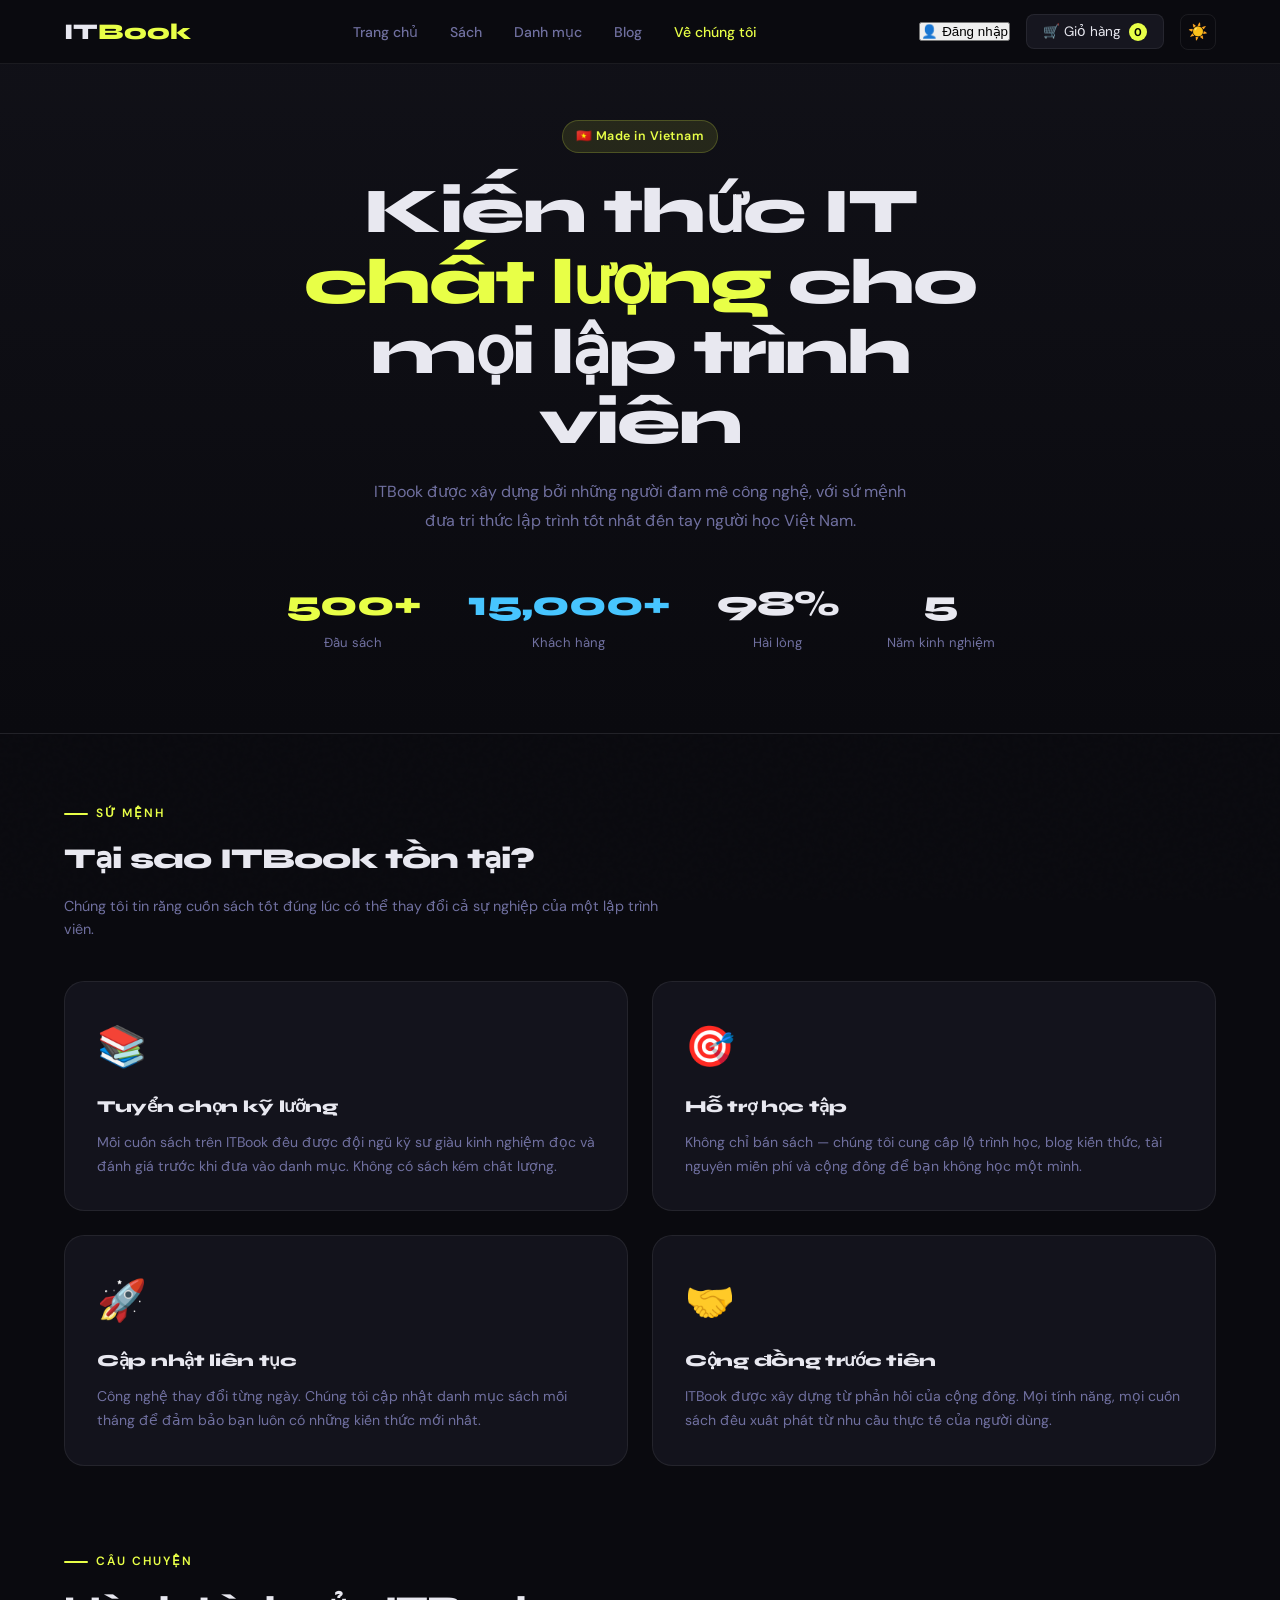
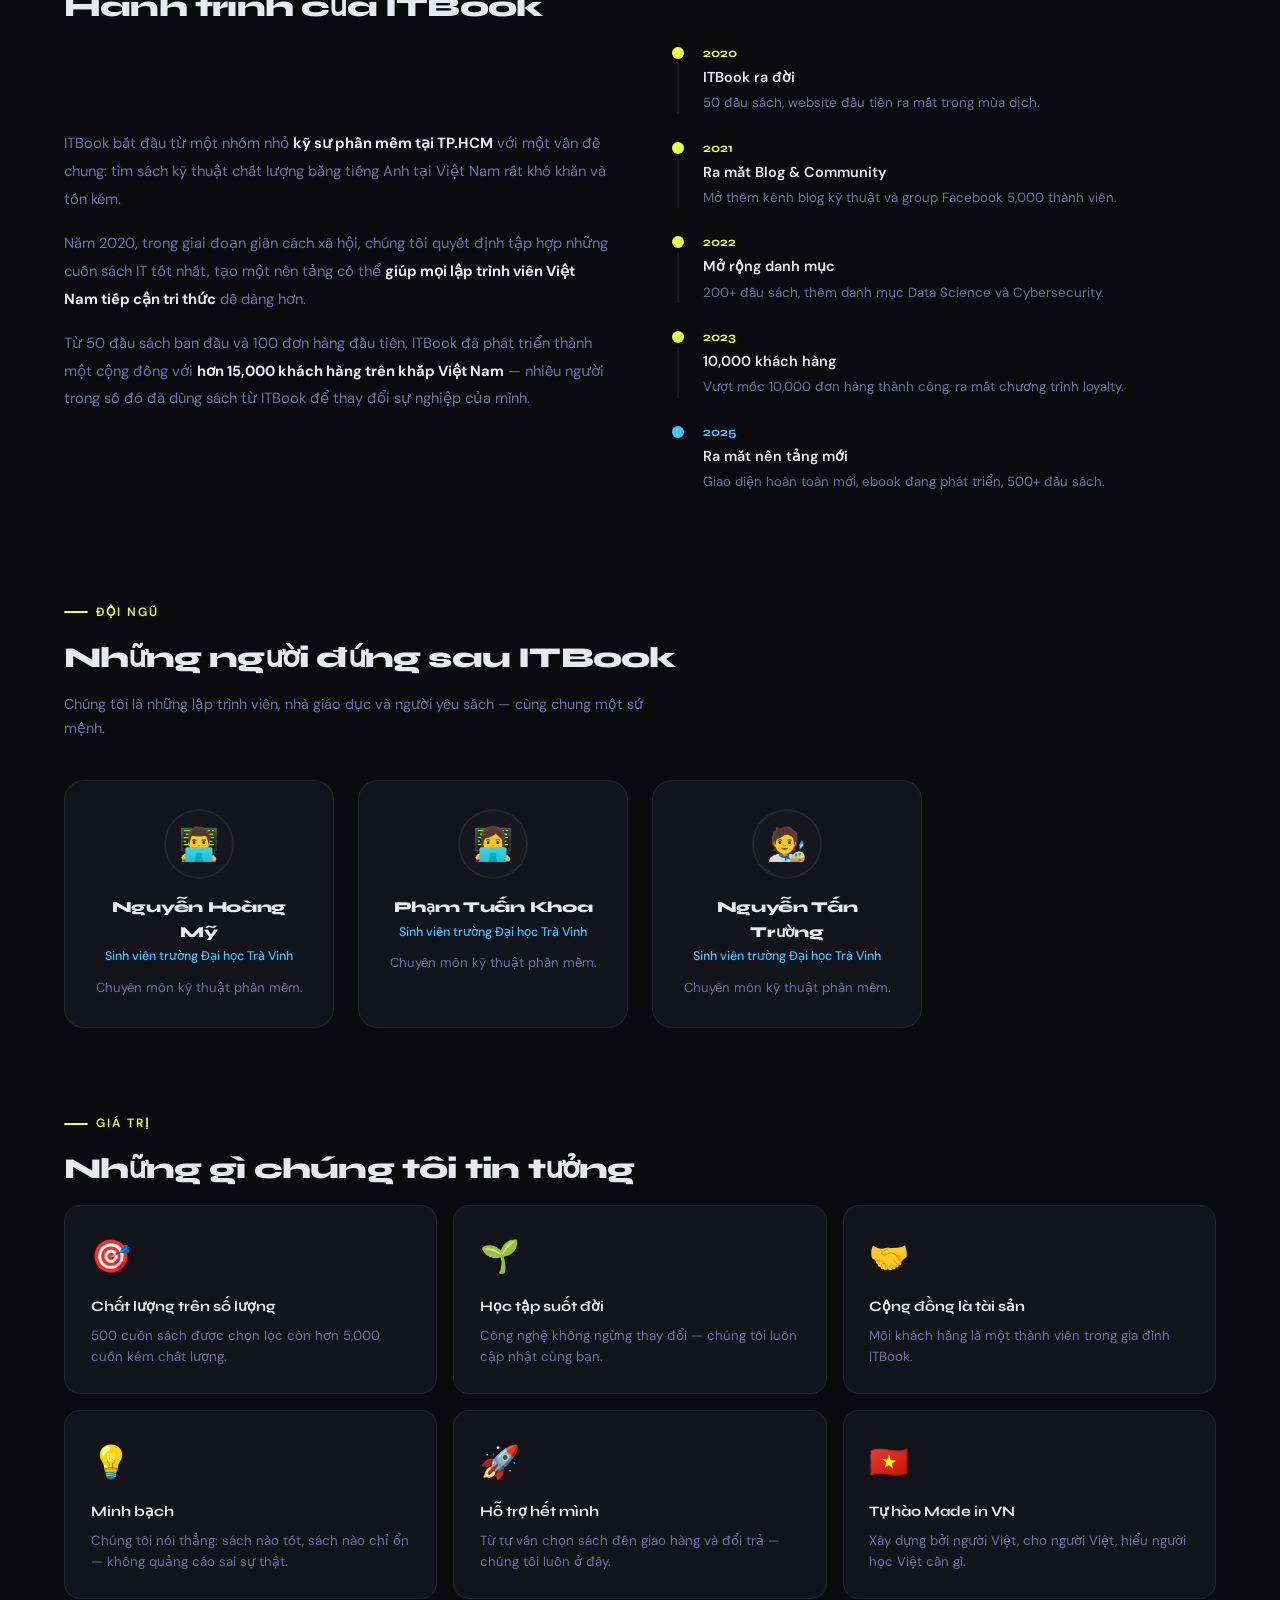
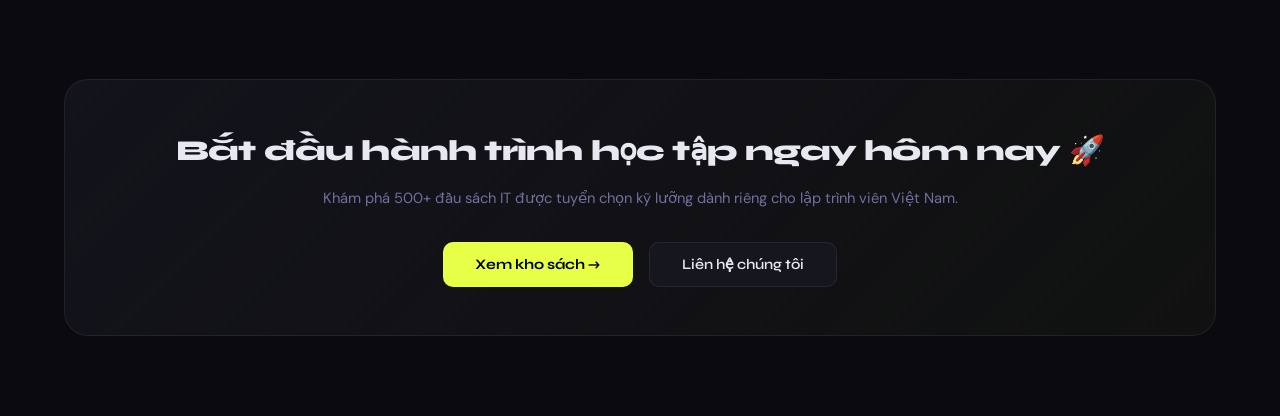
==== html/about.html @ 007806bf "Update project" ====
<!DOCTYPE html>
<html lang="vi">
<head>
  <meta charset="UTF-8" />
  <meta name="viewport" content="width=device-width, initial-scale=1.0" />
  <title>Về chúng tôi — ITBook</title>
  <link href="https://fonts.googleapis.com/css2?family=Syne:wght@400;600;700;800&family=DM+Sans:wght@300;400;500&display=swap" rel="stylesheet" />
  <link href="../css/style5.css" rel="stylesheet" />
</head>
<body>

<nav>
  <div class="nav-logo">IT<span>Book</span></div>
  <ul class="nav-links">
    <li><a href="../index.html">Trang chủ</a></li>
    <li><a href="books.html">Sách</a></li>
    <li><a href="categories.html">Danh mục</a></li>
    <li><a href="blog.html">Blog</a></li>
    <li><a href="about.html" class="active">Về chúng tôi</a></li>
  </ul>
  <div class="nav-actions">
    <button class="btn-login" onclick="location.href='auth.html'">👤 Đăng nhập</button>
      <button class="btn-cart" onclick="location.href='cart.html'">
      🛒 Giỏ hàng <div class="cart-count" id="cartCount">0</div>
    </button>
    <button class="btn-dark-toggle" id="themeToggle">☀️</button>
  </div>
</nav>

<!-- HERO -->
<div class="hero">
  <div class="hero-badge">🇻🇳 Made in Vietnam</div>
  <h1 class="hero-title">Kiến thức IT <em>chất lượng</em> cho mọi lập trình viên</h1>
  <p class="hero-desc">ITBook được xây dựng bởi những người đam mê công nghệ, với sứ mệnh đưa tri thức lập trình tốt nhất đến tay người học Việt Nam.</p>
  <div class="hero-stats">
    <div class="hero-stat"><div class="hs-number" style="color:var(--accent)">500+</div><div class="hs-label">Đầu sách</div></div>
    <div class="hero-stat"><div class="hs-number" style="color:var(--accent2)">15,000+</div><div class="hs-label">Khách hàng</div></div>
    <div class="hero-stat"><div class="hs-number">98%</div><div class="hs-label">Hài lòng</div></div>
    <div class="hero-stat"><div class="hs-number">5</div><div class="hs-label">Năm kinh nghiệm</div></div>
  </div>
</div>

<div class="content">

  <!-- MISSION -->
  <div class="fade-in">
    <div class="section-label">Sứ mệnh</div>
    <h2 class="section-title">Tại sao ITBook tồn tại?</h2>
    <p class="section-sub">Chúng tôi tin rằng cuốn sách tốt đúng lúc có thể thay đổi cả sự nghiệp của một lập trình viên.</p>
    <div class="mission-grid">
      <div class="mission-card">
        <div class="mc-icon">📚</div>
        <div class="mc-title">Tuyển chọn kỹ lưỡng</div>
        <div class="mc-text">Mỗi cuốn sách trên ITBook đều được đội ngũ kỹ sư giàu kinh nghiệm đọc và đánh giá trước khi đưa vào danh mục. Không có sách kém chất lượng.</div>
      </div>
      <div class="mission-card">
        <div class="mc-icon">🎯</div>
        <div class="mc-title">Hỗ trợ học tập</div>
        <div class="mc-text">Không chỉ bán sách — chúng tôi cung cấp lộ trình học, blog kiến thức, tài nguyên miễn phí và cộng đồng để bạn không học một mình.</div>
      </div>
      <div class="mission-card">
        <div class="mc-icon">🚀</div>
        <div class="mc-title">Cập nhật liên tục</div>
        <div class="mc-text">Công nghệ thay đổi từng ngày. Chúng tôi cập nhật danh mục sách mỗi tháng để đảm bảo bạn luôn có những kiến thức mới nhất.</div>
      </div>
      <div class="mission-card">
        <div class="mc-icon">🤝</div>
        <div class="mc-title">Cộng đồng trước tiên</div>
        <div class="mc-text">ITBook được xây dựng từ phản hồi của cộng đồng. Mọi tính năng, mọi cuốn sách đều xuất phát từ nhu cầu thực tế của người dùng.</div>
      </div>
    </div>
  </div>

  <!-- STORY -->
  <div class="story-section fade-in">
    <div class="section-label">Câu chuyện</div>
    <h2 class="section-title">Hành trình của ITBook</h2>
    <div class="story-layout">
      <div class="story-text">
        <p>ITBook bắt đầu từ một nhóm nhỏ <strong>kỹ sư phần mềm tại TP.HCM</strong> với một vấn đề chung: tìm sách kỹ thuật chất lượng bằng tiếng Anh tại Việt Nam rất khó khăn và tốn kém.</p>
        <p>Năm 2020, trong giai đoạn giãn cách xã hội, chúng tôi quyết định tập hợp những cuốn sách IT tốt nhất, tạo một nền tảng có thể <strong>giúp mọi lập trình viên Việt Nam tiếp cận tri thức</strong> dễ dàng hơn.</p>
        <p>Từ 50 đầu sách ban đầu và 100 đơn hàng đầu tiên, ITBook đã phát triển thành một cộng đồng với <strong>hơn 15,000 khách hàng trên khắp Việt Nam</strong> — nhiều người trong số đó đã dùng sách từ ITBook để thay đổi sự nghiệp của mình.</p>
      </div>
      <div class="story-timeline">
        <div class="tl-item">
          <div class="tl-dot-col"><div class="tl-dot"></div><div class="tl-line"></div></div>
          <div><div class="tl-year">2020</div><div class="tl-title">ITBook ra đời</div><div class="tl-desc">50 đầu sách, website đầu tiên ra mắt trong mùa dịch.</div></div>
        </div>
        <div class="tl-item">
          <div class="tl-dot-col"><div class="tl-dot"></div><div class="tl-line"></div></div>
          <div><div class="tl-year">2021</div><div class="tl-title">Ra mắt Blog & Community</div><div class="tl-desc">Mở thêm kênh blog kỹ thuật và group Facebook 5,000 thành viên.</div></div>
        </div>
        <div class="tl-item">
          <div class="tl-dot-col"><div class="tl-dot"></div><div class="tl-line"></div></div>
          <div><div class="tl-year">2022</div><div class="tl-title">Mở rộng danh mục</div><div class="tl-desc">200+ đầu sách, thêm danh mục Data Science và Cybersecurity.</div></div>
        </div>
        <div class="tl-item">
          <div class="tl-dot-col"><div class="tl-dot"></div><div class="tl-line"></div></div>
          <div><div class="tl-year">2023</div><div class="tl-title">10,000 khách hàng</div><div class="tl-desc">Vượt mốc 10,000 đơn hàng thành công, ra mắt chương trình loyalty.</div></div>
        </div>
        <div class="tl-item">
          <div class="tl-dot-col"><div class="tl-dot" style="background:var(--accent2)"></div></div>
          <div><div class="tl-year" style="color:var(--accent2)">2025</div><div class="tl-title">Ra mắt nền tảng mới</div><div class="tl-desc">Giao diện hoàn toàn mới, ebook đang phát triển, 500+ đầu sách.</div></div>
        </div>
      </div>
    </div>
  </div>

  <!-- TEAM -->
  <div class="fade-in">
    <div class="section-label">Đội ngũ</div>
    <h2 class="section-title">Những người đứng sau ITBook</h2>
    <p class="section-sub">Chúng tôi là những lập trình viên, nhà giáo dục và người yêu sách — cùng chung một sứ mệnh.</p>
    <div class="team-grid">
      <div class="team-card">
        <div class="team-avatar">👨‍💻</div>
        <div class="team-name">Nguyễn Hoàng Mỹ</div>
        <div class="team-role">Sinh viên trường Đại học Trà Vinh</div>
        <div class="team-bio">Chuyên môn kỹ thuật phần mềm.</div>
      </div>
      <div class="team-card">
        <div class="team-avatar">👩‍💻</div>
        <div class="team-name">Phạm Tuấn Khoa</div>
        <div class="team-role">Sinh viên trường Đại học Trà Vinh</div>
        <div class="team-bio">Chuyên môn kỹ thuật phần mềm.</div>
      </div>
      <div class="team-card">
        <div class="team-avatar">🧑‍🎨</div>
        <div class="team-name">Nguyễn Tấn Trường</div>
        <div class="team-role">Sinh viên trường Đại học Trà Vinh</div>
        <div class="team-bio">Chuyên môn kỹ thuật phần mềm.</div>
      </div>
    </div>
  </div>

  <!-- VALUES -->
  <div class="fade-in">
    <div class="section-label">Giá trị</div>
    <h2 class="section-title">Những gì chúng tôi tin tưởng</h2>
    <div class="values-grid">
      <div class="value-card"><div class="value-icon">🎯</div><div class="value-title">Chất lượng trên số lượng</div><div class="value-text">500 cuốn sách được chọn lọc còn hơn 5,000 cuốn kém chất lượng.</div></div>
      <div class="value-card"><div class="value-icon">🌱</div><div class="value-title">Học tập suốt đời</div><div class="value-text">Công nghệ không ngừng thay đổi — chúng tôi luôn cập nhật cùng bạn.</div></div>
      <div class="value-card"><div class="value-icon">🤝</div><div class="value-title">Cộng đồng là tài sản</div><div class="value-text">Mỗi khách hàng là một thành viên trong gia đình ITBook.</div></div>
      <div class="value-card"><div class="value-icon">💡</div><div class="value-title">Minh bạch</div><div class="value-text">Chúng tôi nói thẳng: sách nào tốt, sách nào chỉ ổn — không quảng cáo sai sự thật.</div></div>
      <div class="value-card"><div class="value-icon">🚀</div><div class="value-title">Hỗ trợ hết mình</div><div class="value-text">Từ tư vấn chọn sách đến giao hàng và đổi trả — chúng tôi luôn ở đây.</div></div>
      <div class="value-card"><div class="value-icon">🇻🇳</div><div class="value-title">Tự hào Made in VN</div><div class="value-text">Xây dựng bởi người Việt, cho người Việt, hiểu người học Việt cần gì.</div></div>
    </div>
  </div>

  <!-- CTA -->
  <div class="cta-box fade-in">
    <div class="cta-title">Bắt đầu hành trình học tập ngay hôm nay 🚀</div>
    <div class="cta-sub">Khám phá 500+ đầu sách IT được tuyển chọn kỹ lưỡng dành riêng cho lập trình viên Việt Nam.</div>
    <div class="cta-btns">
      <button class="btn-cta-primary" onclick="location.href='books.html'">Xem kho sách →</button>
      <button class="btn-cta-secondary" onclick="location.href='contact.html'">Liên hệ chúng tôi</button>
    </div>
  </div>

</div>

<script src="../js/lib5.js"></script>
</body>
</html>
---- css/style5.css ----
*, *::before, *::after { margin:0; padding:0; box-sizing:border-box; }
    :root {
      --bg:#0a0a0f; --bg2:#111118; --bg3:#16161f; --border:rgba(255,255,255,0.07);
      --accent:#e8ff47; --accent2:#47c5ff; --text:#e8e8f0; --muted:#7070a0;
      --card-bg:#13131c; --font-head:'Syne',sans-serif; --font-body:'DM Sans',sans-serif;
    }
    body.light { --bg:#f4f4f0; --bg2:#ededea; --bg3:#e4e4e0; --border:rgba(0,0,0,0.1); --text:#111118; --muted:#666680; --card-bg:#ffffff; --accent:#a08800; --accent2:#0077bb; }
    html { scroll-behavior:smooth; }
    body { background:var(--bg); color:var(--text); font-family:var(--font-body); font-size:15px; line-height:1.6; overflow-x:hidden; }
    a { text-decoration:none; color:inherit; }
    body::before { content:''; position:fixed; inset:0; z-index:0; background-image:url("data:image/svg+xml,%3Csvg viewBox='0 0 200 200' xmlns='http://www.w3.org/2000/svg'%3E%3Cfilter id='n'%3E%3CfeTurbulence type='fractalNoise' baseFrequency='0.9' numOctaves='4' stitchTiles='stitch'/%3E%3C/filter%3E%3Crect width='100%25' height='100%25' filter='url(%23n)' opacity='0.03'/%3E%3C/svg%3E"); pointer-events:none; opacity:0.4; }

    nav { position:fixed; top:0; left:0; right:0; z-index:100; display:flex; align-items:center; justify-content:space-between; padding:0 5%; height:64px; background:rgba(10,10,15,0.85); backdrop-filter:blur(20px); border-bottom:1px solid var(--border); }
    .nav-logo { font-family:var(--font-head); font-size:1.4rem; font-weight:800; }
    .nav-logo span { color:var(--accent); }
    .nav-links { display:flex; gap:2rem; list-style:none; }
    .nav-links a { font-size:0.88rem; font-weight:500; color:var(--muted); transition:color 0.2s; }
    .nav-links a:hover { color:var(--text); }
    .nav-links a.active { color:var(--accent); }
    .nav-actions { display:flex; align-items:center; gap:1rem; }
    .btn-cart { background:var(--bg3); border:1px solid var(--border); color:var(--text); padding:0.45rem 1rem; border-radius:8px; font-family:var(--font-body); font-size:0.85rem; cursor:pointer; transition:border-color 0.2s; display:flex; align-items:center; gap:0.5rem; }
    .btn-cart:hover { border-color:var(--accent); color:var(--accent); }
    .cart-count { background:var(--accent); color:#000; font-weight:700; font-size:0.7rem; width:18px; height:18px; border-radius:50%; display:flex; align-items:center; justify-content:center; }
    .btn-dark-toggle { background:none; border:1px solid var(--border); color:var(--muted); width:36px; height:36px; border-radius:8px; cursor:pointer; font-size:1rem; transition:all 0.2s; }
    .btn-dark-toggle:hover { border-color:var(--accent); color:var(--accent); }

    /* HERO */
    .hero { padding:120px 5% 80px; position:relative; z-index:1; background:linear-gradient(to bottom, var(--bg2), var(--bg)); border-bottom:1px solid var(--border); text-align:center; }
    .hero-badge { display:inline-flex; align-items:center; gap:0.4rem; background:rgba(232,255,71,0.1); border:1px solid rgba(232,255,71,0.2); color:var(--accent); font-size:0.78rem; font-weight:600; padding:0.35rem 0.8rem; border-radius:100px; margin-bottom:1.5rem; letter-spacing:0.5px; }
    .hero-title { font-family:var(--font-head); font-size:clamp(2.5rem,5vw,4rem); font-weight:800; letter-spacing:-2px; max-width:700px; margin:0 auto 1.2rem; line-height:1.1; }
    .hero-title em { color:var(--accent); font-style:normal; }
    .hero-desc { color:var(--muted); font-size:1rem; max-width:560px; margin:0 auto 2.5rem; line-height:1.8; }
    .hero-stats { display:flex; gap:3rem; justify-content:center; flex-wrap:wrap; }
    .hero-stat { text-align:center; }
    .hs-number { font-family:var(--font-head); font-size:2.2rem; font-weight:800; letter-spacing:-1px; }
    .hs-label { color:var(--muted); font-size:0.82rem; }

    .content { padding:4rem 5% 80px; position:relative; z-index:1; }

    /* SECTIONS */
    .section-label { display:inline-flex; align-items:center; gap:0.5rem; color:var(--accent); font-size:0.75rem; font-weight:600; letter-spacing:2px; text-transform:uppercase; margin-bottom:0.8rem; }
    .section-label::before { content:''; width:24px; height:2px; background:var(--accent); border-radius:2px; }
    .section-title { font-family:var(--font-head); font-size:1.8rem; font-weight:800; letter-spacing:-0.8px; margin-bottom:0.8rem; }
    .section-sub { color:var(--muted); font-size:0.9rem; margin-bottom:2.5rem; max-width:600px; }

    /* MISSION */
    .mission-grid { display:grid; grid-template-columns:1fr 1fr; gap:1.5rem; margin-bottom:5rem; }
    .mission-card { background:var(--card-bg); border:1px solid var(--border); border-radius:20px; padding:2rem; transition:border-color 0.2s; }
    .mission-card:hover { border-color:rgba(232,255,71,0.15); }
    .mc-icon { font-size:2.5rem; margin-bottom:1rem; }
    .mc-title { font-family:var(--font-head); font-size:1.05rem; font-weight:800; letter-spacing:-0.3px; margin-bottom:0.6rem; }
    .mc-text { color:var(--muted); font-size:0.88rem; line-height:1.7; }

    /* STORY */
    .story-section { margin-bottom:5rem; }
    .story-layout { display:grid; grid-template-columns:1fr 1fr; gap:4rem; align-items:center; }
    .story-text p { color:var(--muted); font-size:0.92rem; line-height:1.9; margin-bottom:1rem; }
    .story-text p strong { color:var(--text); }
    .story-timeline { }
    .tl-item { display:flex; gap:1.2rem; margin-bottom:1.5rem; }
    .tl-dot-col { display:flex; flex-direction:column; align-items:center; }
    .tl-dot { width:12px; height:12px; border-radius:50%; background:var(--accent); flex-shrink:0; margin-top:4px; }
    .tl-line { width:2px; flex:1; background:var(--border); margin-top:4px; }
    .tl-item:last-child .tl-line { display:none; }
    .tl-year { font-family:var(--font-head); font-size:0.78rem; font-weight:700; color:var(--accent); margin-bottom:0.2rem; }
    .tl-title { font-weight:600; font-size:0.9rem; margin-bottom:0.2rem; }
    .tl-desc { color:var(--muted); font-size:0.83rem; }

    /* TEAM */
    .team-grid { display:grid; grid-template-columns:repeat(auto-fill,minmax(220px,1fr)); gap:1.5rem; margin-bottom:5rem; }
    .team-card { background:var(--card-bg); border:1px solid var(--border); border-radius:20px; padding:1.8rem; text-align:center; transition:transform 0.2s, border-color 0.2s; }
    .team-card:hover { transform:translateY(-4px); border-color:rgba(232,255,71,0.15); }
    .team-avatar { width:70px; height:70px; border-radius:50%; background:var(--bg3); border:2px solid var(--border); display:flex; align-items:center; justify-content:center; font-size:2rem; margin:0 auto 1rem; }
    .team-name { font-family:var(--font-head); font-size:0.95rem; font-weight:800; letter-spacing:-0.3px; margin-bottom:0.2rem; }
    .team-role { color:var(--accent2); font-size:0.78rem; font-weight:500; margin-bottom:0.6rem; }
    .team-bio { color:var(--muted); font-size:0.82rem; line-height:1.6; }

    /* VALUES */
    .values-grid { display:grid; grid-template-columns:repeat(3,1fr); gap:1rem; margin-bottom:5rem; }
    .value-card { background:var(--card-bg); border:1px solid var(--border); border-radius:16px; padding:1.6rem; }
    .value-icon { font-size:2rem; margin-bottom:0.8rem; }
    .value-title { font-family:var(--font-head); font-size:0.9rem; font-weight:700; margin-bottom:0.4rem; }
    .value-text { color:var(--muted); font-size:0.83rem; line-height:1.6; }

    /* CTA */
    .cta-box { background:var(--card-bg); border:1px solid var(--border); border-radius:24px; padding:3rem; text-align:center; background:linear-gradient(135deg,var(--card-bg),rgba(232,255,71,0.03)); }
    .cta-title { font-family:var(--font-head); font-size:1.8rem; font-weight:800; letter-spacing:-0.8px; margin-bottom:0.8rem; }
    .cta-sub { color:var(--muted); font-size:0.92rem; margin-bottom:2rem; }
    .cta-btns { display:flex; gap:1rem; justify-content:center; flex-wrap:wrap; }
    .btn-cta-primary { background:var(--accent); color:#000; border:none; padding:0.8rem 2rem; border-radius:10px; font-family:var(--font-head); font-size:0.9rem; font-weight:700; cursor:pointer; transition:opacity 0.2s; }
    .btn-cta-primary:hover { opacity:0.87; }
    .btn-cta-secondary { background:var(--bg3); border:1px solid var(--border); color:var(--text); padding:0.8rem 2rem; border-radius:10px; font-family:var(--font-head); font-size:0.9rem; font-weight:600; cursor:pointer; transition:all 0.2s; }
    .btn-cta-secondary:hover { border-color:rgba(255,255,255,0.2); }

    .fade-in { opacity:0; transform:translateY(20px); transition:opacity 0.5s, transform 0.5s; }
    .fade-in.visible { opacity:1; transform:translateY(0); }

    @media(max-width:900px) {
      .story-layout { grid-template-columns:1fr; }
      .values-grid { grid-template-columns:1fr 1fr; }
    }
    @media(max-width:600px) {
      .nav-links { display:none; }
      .mission-grid { grid-template-columns:1fr; }
      .values-grid { grid-template-columns:1fr; }
      .hero-stats { gap:1.5rem; }
    }

    /* ── USER AVATAR & DROPDOWN ── */
    .user-avatar-wrap { position: relative; }
    .user-avatar {
      width: 36px; height: 36px; border-radius: 50%;
      background: var(--accent); color: #000;
      font-weight: 800; font-size: 1rem;
      display: flex; align-items: center; justify-content: center;
      cursor: pointer; border: 2px solid var(--accent);
      transition: transform 0.2s, box-shadow 0.2s;
      font-family: var(--font-head, "Syne", sans-serif);
      user-select: none;
    }
    .user-avatar:hover { transform: scale(1.08); box-shadow: 0 0 0 3px rgba(232,255,71,0.3); }
    .user-menu {
      position: absolute; top: calc(100% + 10px); right: 0;
      background: var(--card-bg, #13131c); border: 1px solid var(--border);
      border-radius: 14px; padding: 0.6rem; min-width: 200px;
      box-shadow: 0 16px 40px rgba(0,0,0,0.4);
      z-index: 999; animation: fadeDown 0.18s ease;
    }
    @keyframes fadeDown { from{opacity:0;transform:translateY(-8px)} to{opacity:1;transform:translateY(0)} }
    .user-menu-name { font-weight: 700; font-size: 0.9rem; padding: 0.4rem 0.6rem 0.1rem; }
    .user-menu-email { font-size: 0.75rem; color: var(--muted); padding: 0 0.6rem 0.4rem; }
    .user-menu-divider { border: none; border-top: 1px solid var(--border); margin: 0.3rem 0; }
    .user-menu-item {
      display: block; padding: 0.5rem 0.8rem; border-radius: 8px;
      font-size: 0.85rem; color: var(--text, #e8e8f0); text-decoration: none;
      transition: background 0.15s;
    }
    .user-menu-item:hover { background: var(--bg3, #16161f); }
    .user-menu-logout {
      width: 100%; text-align: left; background: none; border: none;
      padding: 0.5rem 0.8rem; border-radius: 8px; font-size: 0.85rem;
      color: #ff6b6b; cursor: pointer; transition: background 0.15s;
      font-family: inherit;
    }
    .user-menu-logout:hover { background: rgba(255,107,107,0.1); }
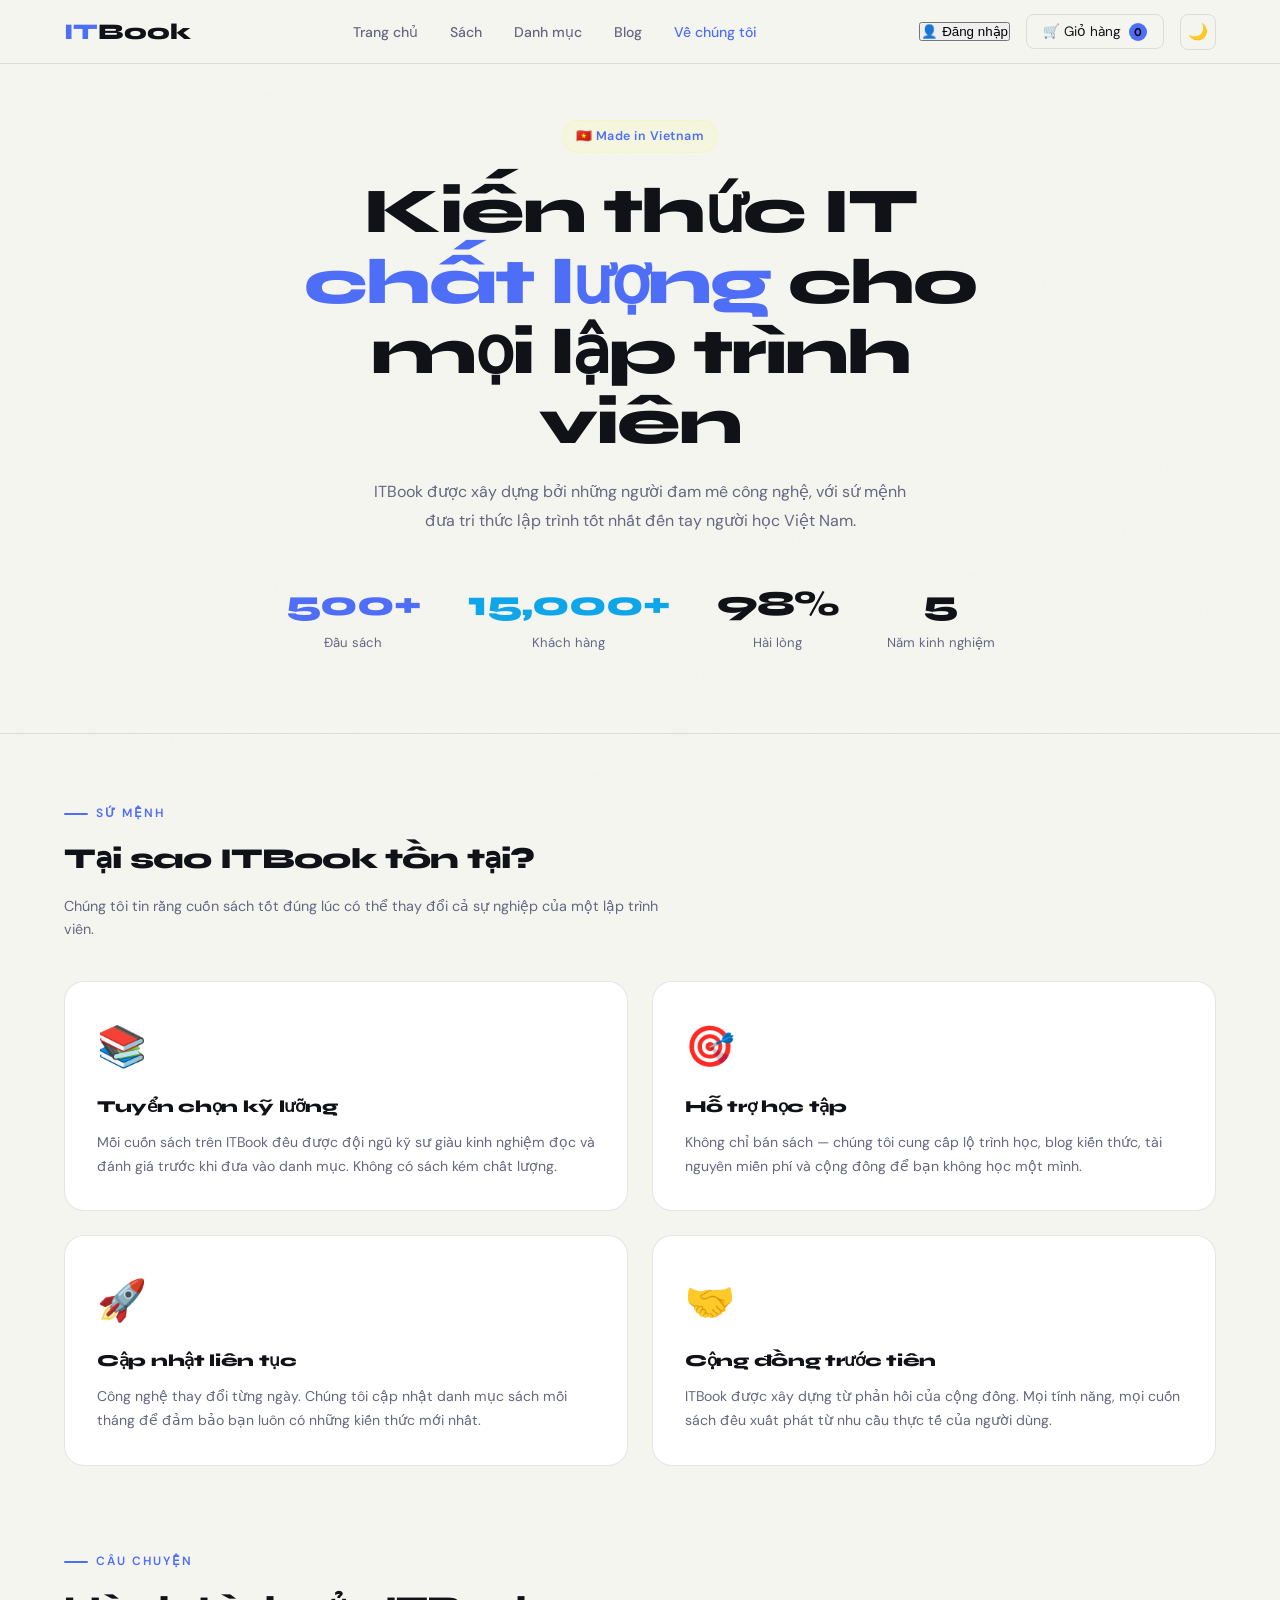
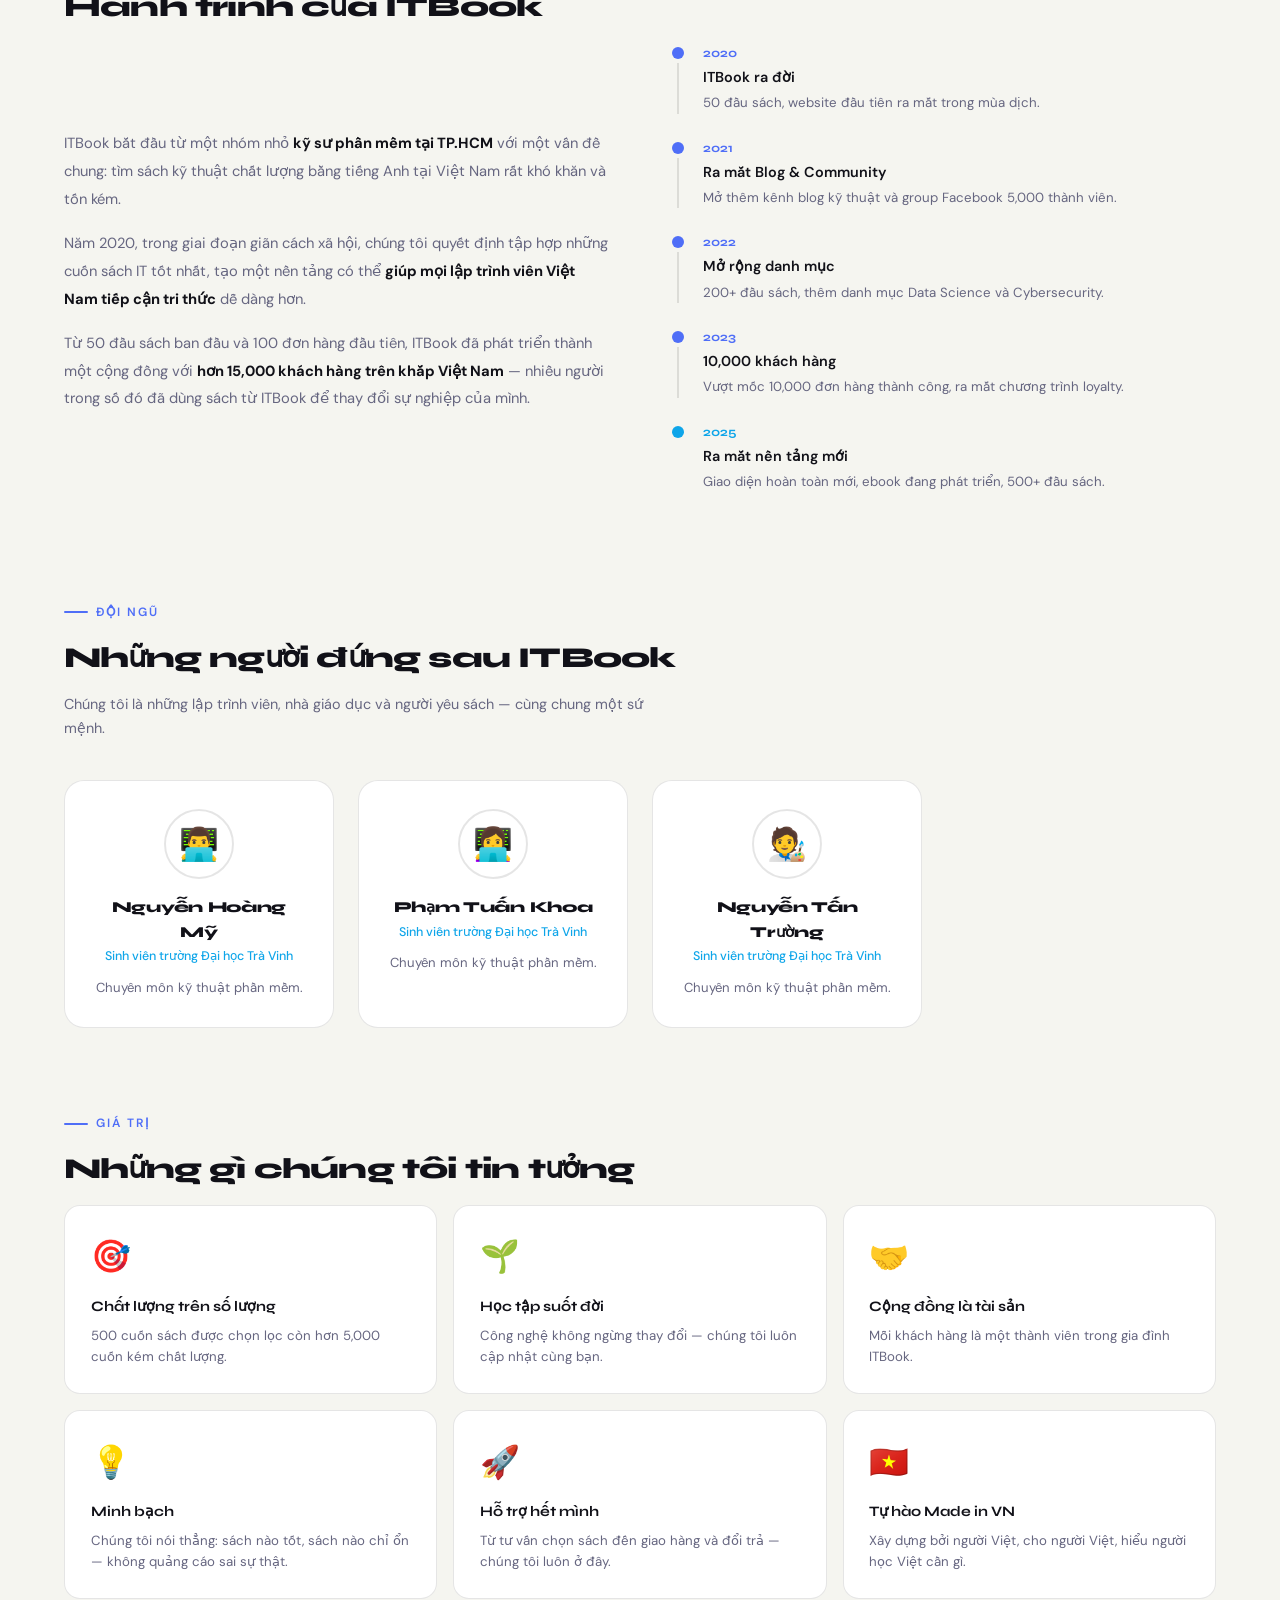
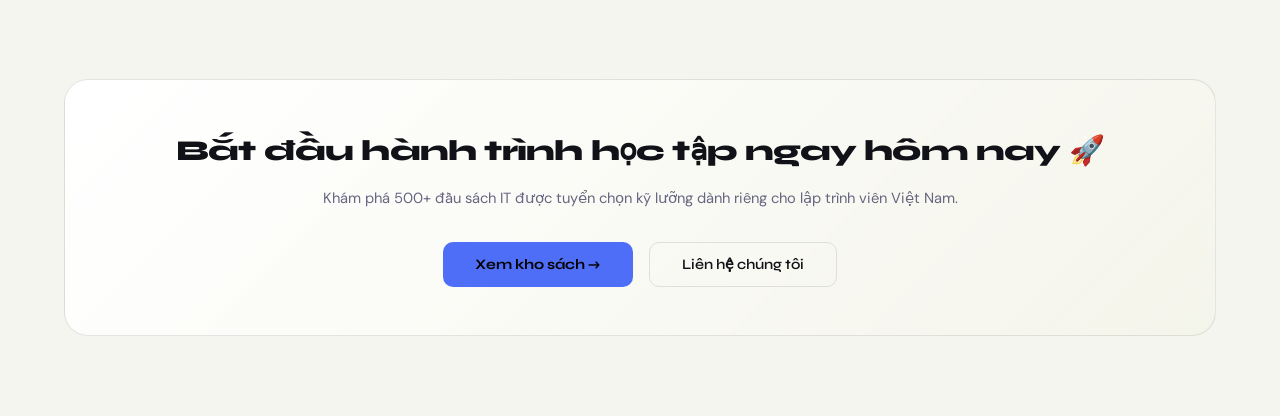
==== commit 04b490c4: "Update flash" ====
--- a/html/about.html
+++ b/html/about.html
@@ -23,7 +23,7 @@
       <button class="btn-cart" onclick="location.href='cart.html'">
       🛒 Giỏ hàng <div class="cart-count" id="cartCount">0</div>
     </button>
-    <button class="btn-dark-toggle" id="themeToggle">☀️</button>
+    <button class="btn-dark-toggle" id="themeToggle">🌙</button>
   </div>
 </nav>
 
--- a/css/style5.css
+++ b/css/style5.css
@@ -1,18 +1,28 @@
     *, *::before, *::after { margin:0; padding:0; box-sizing:border-box; }
     :root {
-      --bg:#0a0a0f; --bg2:#111118; --bg3:#16161f; --border:rgba(255,255,255,0.07);
-      --accent:#e8ff47; --accent2:#47c5ff; --text:#e8e8f0; --muted:#7070a0;
-      --card-bg:#13131c; --font-head:'Syne',sans-serif; --font-body:'DM Sans',sans-serif;
+      --bg: #f5f5f0; --bg2: #ebebе6; --bg3: #dededа; --border: rgba(0,0,0,0.10);
+      --accent: #4f6ef7; --accent2: #0ea5e9; --text: #111118; --muted: #666680;
+      --card-bg: #ffffff; --font-head:'Syne',sans-serif; --font-body:'DM Sans',sans-serif;
     }
-    body.light { --bg:#f4f4f0; --bg2:#ededea; --bg3:#e4e4e0; --border:rgba(0,0,0,0.1); --text:#111118; --muted:#666680; --card-bg:#ffffff; --accent:#a08800; --accent2:#0077bb; }
+    body.dark {
+      --bg:      #0d0d14;
+      --bg2:     #12121a;
+      --bg3:     #1a1a26;
+      --border:  rgba(255,255,255,0.09);
+      --text:    #f0f0f8;
+      --muted:   #8888aa;
+      --card-bg: #16161f;
+      --accent:  #e8ff47;
+      --accent2: #47c5ff;
+    }
     html { scroll-behavior:smooth; }
     body { background:var(--bg); color:var(--text); font-family:var(--font-body); font-size:15px; line-height:1.6; overflow-x:hidden; }
     a { text-decoration:none; color:inherit; }
     body::before { content:''; position:fixed; inset:0; z-index:0; background-image:url("data:image/svg+xml,%3Csvg viewBox='0 0 200 200' xmlns='http://www.w3.org/2000/svg'%3E%3Cfilter id='n'%3E%3CfeTurbulence type='fractalNoise' baseFrequency='0.9' numOctaves='4' stitchTiles='stitch'/%3E%3C/filter%3E%3Crect width='100%25' height='100%25' filter='url(%23n)' opacity='0.03'/%3E%3C/svg%3E"); pointer-events:none; opacity:0.4; }
 
-    nav { position:fixed; top:0; left:0; right:0; z-index:100; display:flex; align-items:center; justify-content:space-between; padding:0 5%; height:64px; background:rgba(10,10,15,0.85); backdrop-filter:blur(20px); border-bottom:1px solid var(--border); }
+    nav { position:fixed; top:0; left:0; right:0; z-index:100; display:flex; align-items:center; justify-content:space-between; padding:0 5%; height:64px; background:rgba(245,245,240,0.92); backdrop-filter:blur(20px); border-bottom:1px solid var(--border); }
     .nav-logo { font-family:var(--font-head); font-size:1.4rem; font-weight:800; }
-    .nav-logo span { color:var(--accent); }
+    .nav-logo span { color: var(--text); }
     .nav-links { display:flex; gap:2rem; list-style:none; }
     .nav-links a { font-size:0.88rem; font-weight:500; color:var(--muted); transition:color 0.2s; }
     .nav-links a:hover { color:var(--text); }
@@ -28,7 +38,7 @@
     .hero { padding:120px 5% 80px; position:relative; z-index:1; background:linear-gradient(to bottom, var(--bg2), var(--bg)); border-bottom:1px solid var(--border); text-align:center; }
     .hero-badge { display:inline-flex; align-items:center; gap:0.4rem; background:rgba(232,255,71,0.1); border:1px solid rgba(232,255,71,0.2); color:var(--accent); font-size:0.78rem; font-weight:600; padding:0.35rem 0.8rem; border-radius:100px; margin-bottom:1.5rem; letter-spacing:0.5px; }
     .hero-title { font-family:var(--font-head); font-size:clamp(2.5rem,5vw,4rem); font-weight:800; letter-spacing:-2px; max-width:700px; margin:0 auto 1.2rem; line-height:1.1; }
-    .hero-title em { color:var(--accent); font-style:normal; }
+    .hero-title em { font-style: normal; color: var(--accent); font-family: var(--font-head); font-weight: 800; position: relative; }
     .hero-desc { color:var(--muted); font-size:1rem; max-width:560px; margin:0 auto 2.5rem; line-height:1.8; }
     .hero-stats { display:flex; gap:3rem; justify-content:center; flex-wrap:wrap; }
     .hero-stat { text-align:center; }
@@ -121,7 +131,7 @@
     .user-avatar:hover { transform: scale(1.08); box-shadow: 0 0 0 3px rgba(232,255,71,0.3); }
     .user-menu {
       position: absolute; top: calc(100% + 10px); right: 0;
-      background: var(--card-bg, #13131c); border: 1px solid var(--border);
+      background: var(--card-bg, #ffffff); border: 1px solid var(--border);
       border-radius: 14px; padding: 0.6rem; min-width: 200px;
       box-shadow: 0 16px 40px rgba(0,0,0,0.4);
       z-index: 999; animation: fadeDown 0.18s ease;
@@ -132,10 +142,10 @@
     .user-menu-divider { border: none; border-top: 1px solid var(--border); margin: 0.3rem 0; }
     .user-menu-item {
       display: block; padding: 0.5rem 0.8rem; border-radius: 8px;
-      font-size: 0.85rem; color: var(--text, #e8e8f0); text-decoration: none;
+      font-size: 0.85rem; color: var(--text, #111118); text-decoration: none;
       transition: background 0.15s;
     }
-    .user-menu-item:hover { background: var(--bg3, #16161f); }
+    .user-menu-item:hover { background: var(--bg3, #ddddd8); }
     .user-menu-logout {
       width: 100%; text-align: left; background: none; border: none;
       padding: 0.5rem 0.8rem; border-radius: 8px; font-size: 0.85rem;
@@ -143,3 +153,13 @@
       font-family: inherit;
     }
     .user-menu-logout:hover { background: rgba(255,107,107,0.1); }
+
+    /* ── LOGO FIX ── */
+    .nav-logo { color: var(--accent); }
+    .nav-logo span { color: var(--text); }
+    body.dark .nav-logo { color: var(--accent); }
+    body.dark .nav-logo span { color: var(--text); }
+
+    body.dark nav { background: rgba(13,13,20,0.92); border-bottom-color: rgba(255,255,255,0.09); }
+    body.dark .book-float { box-shadow: 0 4px 24px rgba(0,0,0,0.4); }
+    .title-accent { color: var(--accent); font-style: normal; }
